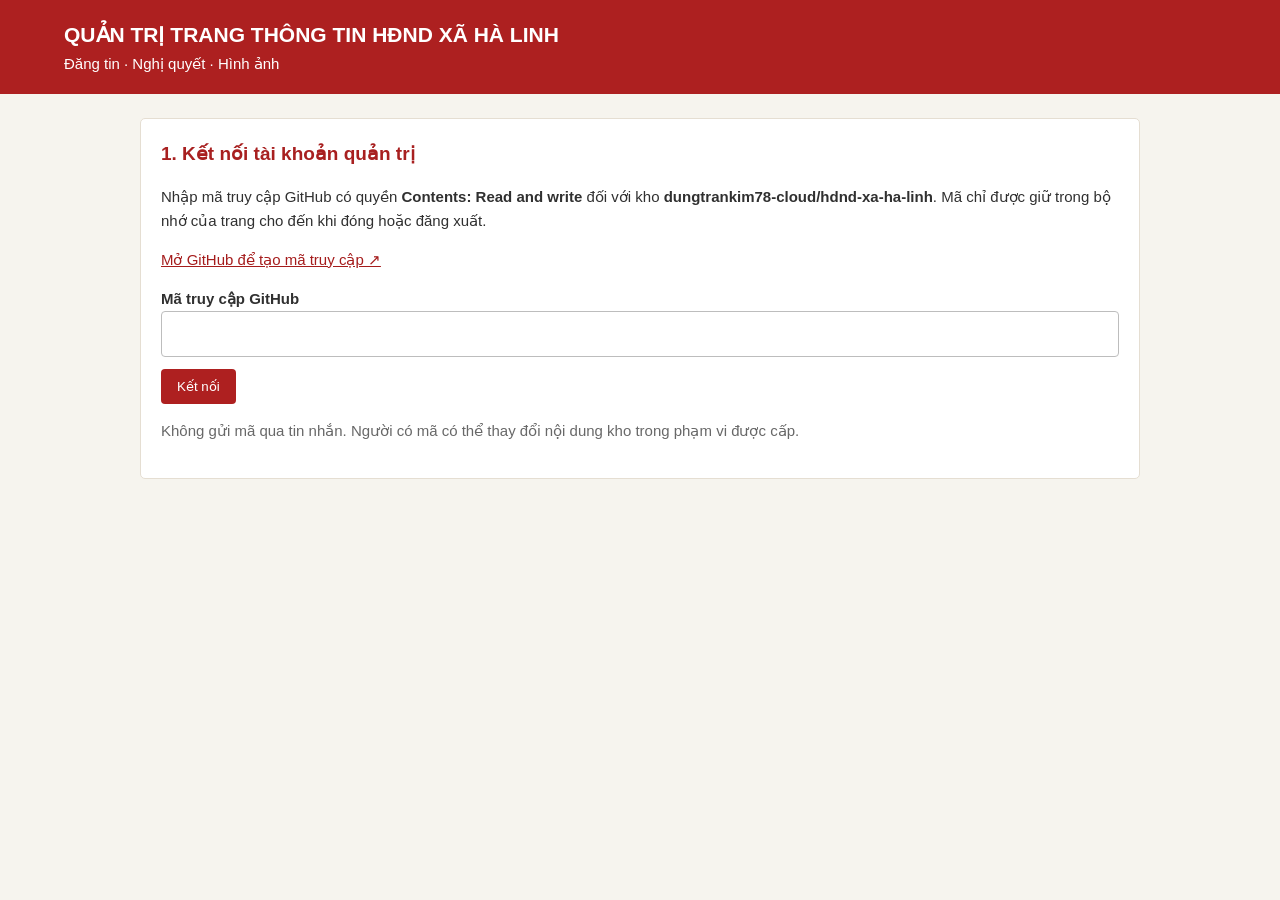
==== admin/index.html @ 73e3d6c7 "Thêm biểu mẫu quản trị nội dung" ====
<!doctype html><html lang="vi"><head><meta charset="utf-8"><meta name="viewport" content="width=device-width,initial-scale=1"><meta name="referrer" content="no-referrer"><title>Quản trị HĐND xã Hà Linh</title><style>body{font:15px/1.6 Arial;margin:0;background:#f6f4ee;color:#303030}header{background:#ad2020;color:white;padding:18px 5%}header h1{font-size:21px;margin:0}main{max-width:1000px;margin:24px auto;padding:0 18px}section{background:white;border:1px solid #e5ded2;padding:20px;margin-bottom:18px;border-radius:5px}h2{font-size:19px;color:#a82020;margin-top:0}label{display:block;font-weight:bold;margin-top:12px}input,textarea,select{width:100%;max-width:100%;box-sizing:border-box;padding:10px;border:1px solid #bdbdbd;border-radius:4px;font:inherit}textarea{min-height:140px}button{background:#ae2020;color:white;border:0;border-radius:4px;padding:10px 16px;margin:12px 8px 0 0;cursor:pointer}button.secondary{background:#53616c}button.danger{background:#813232}button:disabled{opacity:.5}small,.note{color:#686868}.list{border-top:1px solid #eee;padding:14px 0}.list strong{display:block}.grid{display:grid;grid-template-columns:1fr 1fr;gap:14px}@media(max-width:650px){.grid{display:block}}.message{white-space:pre-wrap;color:#9a1919}a{color:#a51c1c}</style></head><body><header><h1>QUẢN TRỊ TRANG THÔNG TIN HĐND XÃ HÀ LINH</h1><span>Đăng tin · Nghị quyết · Hình ảnh</span></header><main><section id="login"><h2>1. Kết nối tài khoản quản trị</h2><p>Nhập mã truy cập GitHub có quyền <b>Contents: Read and write</b> đối với kho <b>dungtrankim78-cloud/hdnd-xa-ha-linh</b>. Mã chỉ được giữ trong bộ nhớ của trang cho đến khi đóng hoặc đăng xuất.</p><p><a href="https://github.com/settings/personal-access-tokens/new" target="_blank" rel="noopener noreferrer">Mở GitHub để tạo mã truy cập ↗</a></p><label for="token">Mã truy cập GitHub</label><input type="password" id="token" autocomplete="off" spellcheck="false"><button id="connect">Kết nối</button><p class="note">Không gửi mã qua tin nhắn. Người có mã có thể thay đổi nội dung kho trong phạm vi được cấp.</p><p class="message" id="authmsg" role="status"></p></section><section id="editor" hidden><h2>2. Soạn nội dung</h2><p class="note">Nội dung sau khi đăng được công khai. Chỉ đăng văn bản, hình ảnh đã được phép công khai.</p><div class="grid"><div><label for="type">Loại nội dung</label><select id="type"><option value="tin">Tin hoạt động</option><option value="nghiquyet">Nghị quyết / văn bản</option></select></div><div><label for="category">Chuyên mục</label><select id="category"><option>Thường trực HĐND</option><option>Hoạt động các Ban</option><option>Kỳ họp HĐND</option><option>Tiếp xúc cử tri</option><option>Công khai minh bạch</option></select></div><div><label for="date">Ngày ban hành / ngày tin</label><input type="date" id="date"></div><div><label for="number">Số, ký hiệu văn bản</label><input id="number" placeholder="Ví dụ: 01/NQ-HĐND"></div></div><label for="title">Tiêu đề / trích yếu *</label><input id="title" maxlength="250"><label for="body">Nội dung</label><textarea id="body"></textarea><label for="attachment">Ảnh hoặc văn bản đính kèm (ảnh JPEG, PNG, WebP hoặc PDF; tối đa 500 KB)</label><input type="file" id="attachment" accept="image/jpeg,image/png,image/webp,application/pdf"><p class="note" id="attachmentInfo">Chưa chọn tệp. Khi sửa, tệp cũ được giữ nếu không chọn tệp mới.</p><label><input type="checkbox" id="removeAttachment" style="width:auto"> Xóa tệp đính kèm hiện có</label><button id="save">Đăng nội dung</button><button class="secondary" id="cancel">Tạo nội dung mới</button><button class="secondary" id="logout">Đăng xuất</button><p class="message" id="message" role="status"></p></section><section id="items" hidden><h2>3. Nội dung đã đăng</h2><p class="note">Chọn Sửa để cập nhật hoặc Xóa để gỡ nội dung. Website thường cần vài phút để cập nhật sau khi lưu.</p><div id="list"></div></section></main><script>
const repo='dungtrankim78-cloud/hdnd-xa-ha-linh',api='https://api.github.com/repos/'+repo+'/contents/content.json';let token='',sha='',data={items:[]},editing=null,busy=false;const el=id=>document.getElementById(id);function msg(t){el('message').textContent=t}function utf8To64(s){const bytes=new TextEncoder().encode(s);let binary='';for(const b of bytes)binary+=String.fromCharCode(b);return btoa(binary)}function base64ToUtf8(s){const binary=atob(s.replace(/\s/g,''));return new TextDecoder().decode(Uint8Array.from(binary,c=>c.charCodeAt(0)))}async function request(url,options={}){const res=await fetch(url,{...options,headers:{Accept:'application/vnd.github+json',Authorization:'Bearer '+token,'X-GitHub-Api-Version':'2022-11-28',...(options.headers||{})},cache:'no-store'});if(!res.ok){let error=await res.json().catch(()=>({}));throw new Error(error.message||('Lỗi '+res.status))}return res.json()}async function load(){const file=await request(api);sha=file.sha;data=JSON.parse(base64ToUtf8(file.content));if(!Array.isArray(data.items))throw new Error('Dữ liệu không hợp lệ');render()}function render(){const list=el('list');list.replaceChildren();if(!data.items.length){list.textContent='Chưa có nội dung.';return}data.items.forEach(item=>{const box=document.createElement('div');box.className='list';const strong=document.createElement('strong');strong.textContent=item.title;const detail=document.createElement('span');detail.textContent=(item.type==='tin'?'Tin hoạt động':'Nghị quyết / văn bản')+' · '+(item.date||'Chưa ghi ngày');const edit=document.createElement('button');edit.className='secondary';edit.textContent='Sửa';edit.onclick=()=>fill(item);const del=document.createElement('button');del.className='danger';del.textContent='Xóa';del.onclick=async()=>{if(!confirm('Gỡ nội dung “'+item.title+'” khỏi trang công khai?'))return;try{await load();data.items=data.items.filter(x=>x.id!==item.id);await persist('Gỡ nội dung '+item.title);render();msg('Đã gỡ nội dung. GitHub sẽ cập nhật website.')}catch(e){msg('Chưa xóa được: '+e.message)}};box.append(strong,detail,document.createElement('br'),edit,del);list.append(box)})}function fill(item){editing=item.id;for(const k of ['type','category','date','number','title','body'])el(k).value=item[k]||'';el('attachment').value='';el('removeAttachment').checked=false;el('attachmentInfo').textContent=item.attachment?'Đang có tệp: '+item.attachment.name:'Chưa có tệp đính kèm.';el('save').textContent='Lưu thay đổi';el('editor').scrollIntoView({behavior:'smooth'});msg('Đang sửa nội dung.')}function reset(){editing=null;['date','number','title','body','attachment'].forEach(k=>el(k).value='');el('type').value='tin';el('category').selectedIndex=0;el('removeAttachment').checked=false;el('attachmentInfo').textContent='Chưa chọn tệp.';el('save').textContent='Đăng nội dung';msg('')}async function persist(message){await request(api,{method:'PUT',body:JSON.stringify({message,content:utf8To64(JSON.stringify(data,null,2)),sha,branch:'main'})});await load()}function readFile(file){return new Promise((resolve,reject)=>{const reader=new FileReader();reader.onload=()=>resolve(reader.result);reader.onerror=()=>reject(new Error('Không đọc được tệp'));reader.readAsDataURL(file)})}el('connect').onclick=async()=>{token=el('token').value.trim();el('token').value='';if(!token){el('authmsg').textContent='Vui lòng nhập mã truy cập.';return}try{await load();el('login').hidden=true;el('editor').hidden=false;el('items').hidden=false;el('authmsg').textContent=''}catch(e){token='';el('authmsg').textContent='Không kết nối được: '+e.message+'. Kiểm tra quyền của mã truy cập và kho.'}};el('save').onclick=async()=>{if(busy)return;const title=el('title').value.trim();if(!title){msg('Vui lòng nhập tiêu đề.');return}const file=el('attachment').files[0];if(file&&(!['image/jpeg','image/png','image/webp','application/pdf'].includes(file.type)||file.size>512000)){msg('Chỉ nhận ảnh JPEG, PNG, WebP hoặc PDF, tối đa 500 KB.');return}busy=true;el('save').disabled=true;try{await load();let old=editing?data.items.find(x=>x.id===editing):null;if(editing&&!old)throw new Error('Nội dung đã bị xóa hoặc thay đổi; tải lại danh sách');let attachment=el('removeAttachment').checked?null:(old?.attachment||null);if(file)attachment={name:file.name,type:file.type,data:await readFile(file)};const item={id:editing||crypto.randomUUID(),type:el('type').value,category:el('category').value,date:el('date').value,number:el('number').value.trim(),title,body:el('body').value.trim(),attachment};data.items=editing?data.items.map(x=>x.id===editing?item:x):[item,...data.items];await persist('Cập nhật nội dung trang HĐND');reset();msg('Đã lưu. Website sẽ cập nhật sau vài phút.')}catch(e){msg('Chưa lưu được: '+e.message)}finally{busy=false;el('save').disabled=false}};el('cancel').onclick=reset;el('logout').onclick=()=>{token='';sha='';data={items:[]};reset();el('editor').hidden=true;el('items').hidden=true;el('login').hidden=false;el('authmsg').textContent='Đã đăng xuất.'};
</script></body></html>
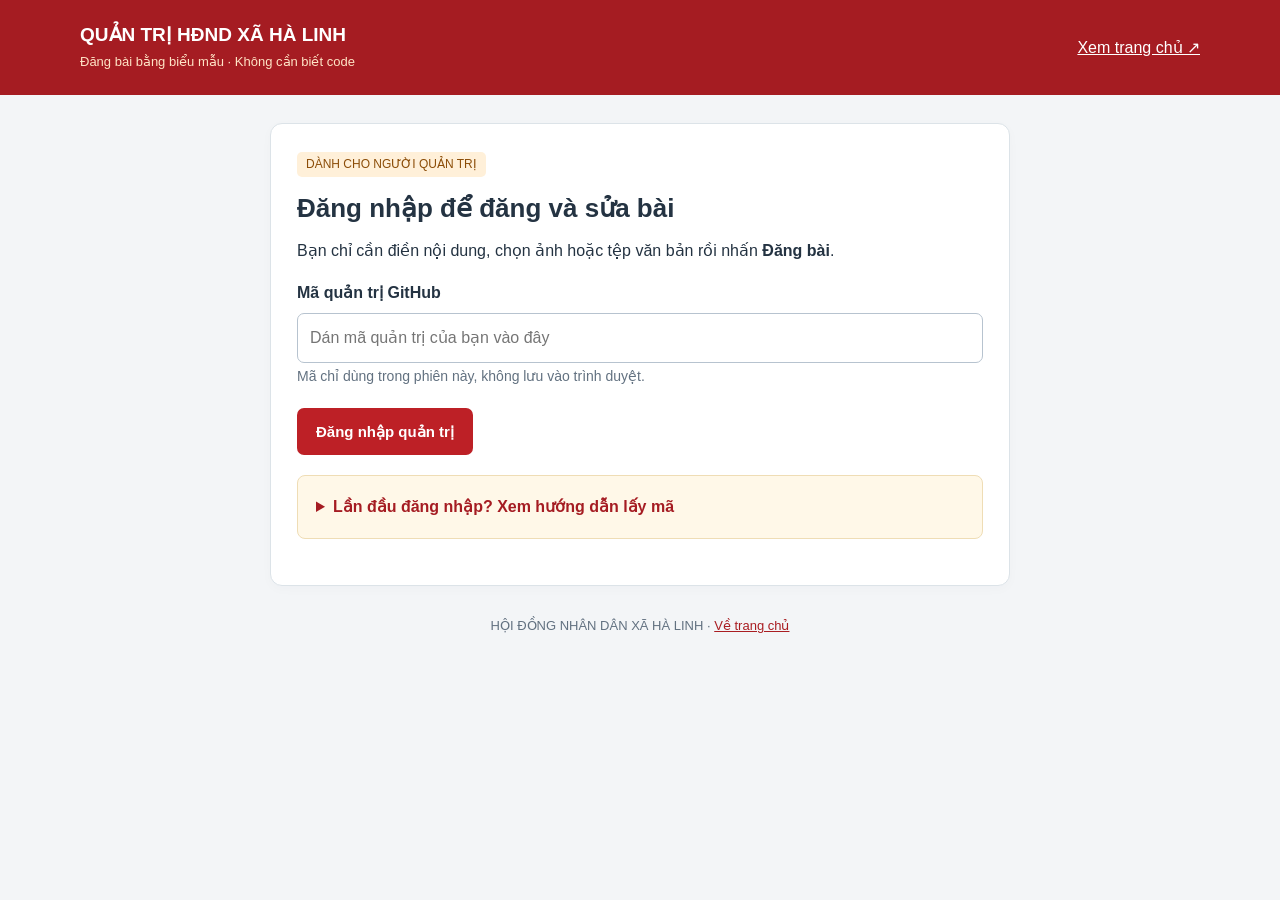
==== commit 0a1779b2: "Đơn giản hóa quản trị: đăng tin, nghị quyết, ảnh và sửa thông tin" ====
--- a/admin/index.html
+++ b/admin/index.html
@@ -1,3 +1,63 @@
-<!doctype html><html lang="vi"><head><meta charset="utf-8"><meta name="viewport" content="width=device-width,initial-scale=1"><meta name="referrer" content="no-referrer"><title>Quản trị HĐND xã Hà Linh</title><style>body{font:15px/1.6 Arial;margin:0;background:#f6f4ee;color:#303030}header{background:#ad2020;color:white;padding:18px 5%}header h1{font-size:21px;margin:0}main{max-width:1000px;margin:24px auto;padding:0 18px}section{background:white;border:1px solid #e5ded2;padding:20px;margin-bottom:18px;border-radius:5px}h2{font-size:19px;color:#a82020;margin-top:0}label{display:block;font-weight:bold;margin-top:12px}input,textarea,select{width:100%;max-width:100%;box-sizing:border-box;padding:10px;border:1px solid #bdbdbd;border-radius:4px;font:inherit}textarea{min-height:140px}button{background:#ae2020;color:white;border:0;border-radius:4px;padding:10px 16px;margin:12px 8px 0 0;cursor:pointer}button.secondary{background:#53616c}button.danger{background:#813232}button:disabled{opacity:.5}small,.note{color:#686868}.list{border-top:1px solid #eee;padding:14px 0}.list strong{display:block}.grid{display:grid;grid-template-columns:1fr 1fr;gap:14px}@media(max-width:650px){.grid{display:block}}.message{white-space:pre-wrap;color:#9a1919}a{color:#a51c1c}</style></head><body><header><h1>QUẢN TRỊ TRANG THÔNG TIN HĐND XÃ HÀ LINH</h1><span>Đăng tin · Nghị quyết · Hình ảnh</span></header><main><section id="login"><h2>1. Kết nối tài khoản quản trị</h2><p>Nhập mã truy cập GitHub có quyền <b>Contents: Read and write</b> đối với kho <b>dungtrankim78-cloud/hdnd-xa-ha-linh</b>. Mã chỉ được giữ trong bộ nhớ của trang cho đến khi đóng hoặc đăng xuất.</p><p><a href="https://github.com/settings/personal-access-tokens/new" target="_blank" rel="noopener noreferrer">Mở GitHub để tạo mã truy cập ↗</a></p><label for="token">Mã truy cập GitHub</label><input type="password" id="token" autocomplete="off" spellcheck="false"><button id="connect">Kết nối</button><p class="note">Không gửi mã qua tin nhắn. Người có mã có thể thay đổi nội dung kho trong phạm vi được cấp.</p><p class="message" id="authmsg" role="status"></p></section><section id="editor" hidden><h2>2. Soạn nội dung</h2><p class="note">Nội dung sau khi đăng được công khai. Chỉ đăng văn bản, hình ảnh đã được phép công khai.</p><div class="grid"><div><label for="type">Loại nội dung</label><select id="type"><option value="tin">Tin hoạt động</option><option value="nghiquyet">Nghị quyết / văn bản</option></select></div><div><label for="category">Chuyên mục</label><select id="category"><option>Thường trực HĐND</option><option>Hoạt động các Ban</option><option>Kỳ họp HĐND</option><option>Tiếp xúc cử tri</option><option>Công khai minh bạch</option></select></div><div><label for="date">Ngày ban hành / ngày tin</label><input type="date" id="date"></div><div><label for="number">Số, ký hiệu văn bản</label><input id="number" placeholder="Ví dụ: 01/NQ-HĐND"></div></div><label for="title">Tiêu đề / trích yếu *</label><input id="title" maxlength="250"><label for="body">Nội dung</label><textarea id="body"></textarea><label for="attachment">Ảnh hoặc văn bản đính kèm (ảnh JPEG, PNG, WebP hoặc PDF; tối đa 500 KB)</label><input type="file" id="attachment" accept="image/jpeg,image/png,image/webp,application/pdf"><p class="note" id="attachmentInfo">Chưa chọn tệp. Khi sửa, tệp cũ được giữ nếu không chọn tệp mới.</p><label><input type="checkbox" id="removeAttachment" style="width:auto"> Xóa tệp đính kèm hiện có</label><button id="save">Đăng nội dung</button><button class="secondary" id="cancel">Tạo nội dung mới</button><button class="secondary" id="logout">Đăng xuất</button><p class="message" id="message" role="status"></p></section><section id="items" hidden><h2>3. Nội dung đã đăng</h2><p class="note">Chọn Sửa để cập nhật hoặc Xóa để gỡ nội dung. Website thường cần vài phút để cập nhật sau khi lưu.</p><div id="list"></div></section></main><script>
-const repo='dungtrankim78-cloud/hdnd-xa-ha-linh',api='https://api.github.com/repos/'+repo+'/contents/content.json';let token='',sha='',data={items:[]},editing=null,busy=false;const el=id=>document.getElementById(id);function msg(t){el('message').textContent=t}function utf8To64(s){const bytes=new TextEncoder().encode(s);let binary='';for(const b of bytes)binary+=String.fromCharCode(b);return btoa(binary)}function base64ToUtf8(s){const binary=atob(s.replace(/\s/g,''));return new TextDecoder().decode(Uint8Array.from(binary,c=>c.charCodeAt(0)))}async function request(url,options={}){const res=await fetch(url,{...options,headers:{Accept:'application/vnd.github+json',Authorization:'Bearer '+token,'X-GitHub-Api-Version':'2022-11-28',...(options.headers||{})},cache:'no-store'});if(!res.ok){let error=await res.json().catch(()=>({}));throw new Error(error.message||('Lỗi '+res.status))}return res.json()}async function load(){const file=await request(api);sha=file.sha;data=JSON.parse(base64ToUtf8(file.content));if(!Array.isArray(data.items))throw new Error('Dữ liệu không hợp lệ');render()}function render(){const list=el('list');list.replaceChildren();if(!data.items.length){list.textContent='Chưa có nội dung.';return}data.items.forEach(item=>{const box=document.createElement('div');box.className='list';const strong=document.createElement('strong');strong.textContent=item.title;const detail=document.createElement('span');detail.textContent=(item.type==='tin'?'Tin hoạt động':'Nghị quyết / văn bản')+' · '+(item.date||'Chưa ghi ngày');const edit=document.createElement('button');edit.className='secondary';edit.textContent='Sửa';edit.onclick=()=>fill(item);const del=document.createElement('button');del.className='danger';del.textContent='Xóa';del.onclick=async()=>{if(!confirm('Gỡ nội dung “'+item.title+'” khỏi trang công khai?'))return;try{await load();data.items=data.items.filter(x=>x.id!==item.id);await persist('Gỡ nội dung '+item.title);render();msg('Đã gỡ nội dung. GitHub sẽ cập nhật website.')}catch(e){msg('Chưa xóa được: '+e.message)}};box.append(strong,detail,document.createElement('br'),edit,del);list.append(box)})}function fill(item){editing=item.id;for(const k of ['type','category','date','number','title','body'])el(k).value=item[k]||'';el('attachment').value='';el('removeAttachment').checked=false;el('attachmentInfo').textContent=item.attachment?'Đang có tệp: '+item.attachment.name:'Chưa có tệp đính kèm.';el('save').textContent='Lưu thay đổi';el('editor').scrollIntoView({behavior:'smooth'});msg('Đang sửa nội dung.')}function reset(){editing=null;['date','number','title','body','attachment'].forEach(k=>el(k).value='');el('type').value='tin';el('category').selectedIndex=0;el('removeAttachment').checked=false;el('attachmentInfo').textContent='Chưa chọn tệp.';el('save').textContent='Đăng nội dung';msg('')}async function persist(message){await request(api,{method:'PUT',body:JSON.stringify({message,content:utf8To64(JSON.stringify(data,null,2)),sha,branch:'main'})});await load()}function readFile(file){return new Promise((resolve,reject)=>{const reader=new FileReader();reader.onload=()=>resolve(reader.result);reader.onerror=()=>reject(new Error('Không đọc được tệp'));reader.readAsDataURL(file)})}el('connect').onclick=async()=>{token=el('token').value.trim();el('token').value='';if(!token){el('authmsg').textContent='Vui lòng nhập mã truy cập.';return}try{await load();el('login').hidden=true;el('editor').hidden=false;el('items').hidden=false;el('authmsg').textContent=''}catch(e){token='';el('authmsg').textContent='Không kết nối được: '+e.message+'. Kiểm tra quyền của mã truy cập và kho.'}};el('save').onclick=async()=>{if(busy)return;const title=el('title').value.trim();if(!title){msg('Vui lòng nhập tiêu đề.');return}const file=el('attachment').files[0];if(file&&(!['image/jpeg','image/png','image/webp','application/pdf'].includes(file.type)||file.size>512000)){msg('Chỉ nhận ảnh JPEG, PNG, WebP hoặc PDF, tối đa 500 KB.');return}busy=true;el('save').disabled=true;try{await load();let old=editing?data.items.find(x=>x.id===editing):null;if(editing&&!old)throw new Error('Nội dung đã bị xóa hoặc thay đổi; tải lại danh sách');let attachment=el('removeAttachment').checked?null:(old?.attachment||null);if(file)attachment={name:file.name,type:file.type,data:await readFile(file)};const item={id:editing||crypto.randomUUID(),type:el('type').value,category:el('category').value,date:el('date').value,number:el('number').value.trim(),title,body:el('body').value.trim(),attachment};data.items=editing?data.items.map(x=>x.id===editing?item:x):[item,...data.items];await persist('Cập nhật nội dung trang HĐND');reset();msg('Đã lưu. Website sẽ cập nhật sau vài phút.')}catch(e){msg('Chưa lưu được: '+e.message)}finally{busy=false;el('save').disabled=false}};el('cancel').onclick=reset;el('logout').onclick=()=>{token='';sha='';data={items:[]};reset();el('editor').hidden=true;el('items').hidden=true;el('login').hidden=false;el('authmsg').textContent='Đã đăng xuất.'};
-</script></body></html>+<!doctype html>
+<html lang="vi"><head><meta charset="utf-8"><meta name="viewport" content="width=device-width,initial-scale=1"><meta name="referrer" content="no-referrer"><title>Đăng nhập quản trị · HĐND xã Hà Linh</title>
+<style>
+:root{--red:#bd2026;--ink:#243342;--muted:#627180;--line:#dce3e8}*{box-sizing:border-box}[hidden]{display:none!important}body{margin:0;font:16px/1.6 Arial,sans-serif;background:#f3f5f7;color:var(--ink)}header{background:#a51c22;color:white;padding:20px max(20px,calc((100vw - 1120px)/2));display:flex;align-items:center;justify-content:space-between;gap:20px}header strong{font-size:19px}header p{margin:2px 0;font-size:13px;color:#ffe4c6}header a{color:white}main{max-width:1120px;margin:28px auto;padding:0 20px}.panel{padding:26px;background:white;border:1px solid var(--line);border-radius:12px;margin-bottom:20px;box-shadow:0 3px 12px #21334406}h1{font-size:26px;line-height:1.35;margin:0 0 12px}h2{font-size:21px;margin:0 0 12px}h3{font-size:17px;margin:0 0 6px}p{margin:8px 0 16px}a{color:#a91d22}.note,small{color:var(--muted);font-size:14px}.grid{display:grid;grid-template-columns:1fr 1fr;gap:18px}.actions{display:flex;gap:10px;flex-wrap:wrap;align-items:center}.actions button,.actions a{margin:0}button,.button{display:inline-block;cursor:pointer;border:1px solid transparent;border-radius:7px;background:var(--red);color:white;font:700 15px/1.4 Arial;padding:12px 18px;text-decoration:none}button:hover,.button:hover{filter:brightness(.94)}button:disabled{opacity:.55;cursor:wait}.secondary{background:white;color:var(--ink);border-color:#c8d1da}.danger{background:#fff2f2;color:#ab1c24;border-color:#e8c3c7}label{font-weight:bold;display:block;margin:0 0 7px}input,textarea,select{width:100%;padding:12px;border:1px solid #b7c3cf;border-radius:7px;font:16px/1.5 Arial;background:white;color:var(--ink)}textarea{resize:vertical;min-height:170px}input:focus,textarea:focus,select:focus,button:focus-visible,a:focus-visible{outline:3px solid #f1c469;outline-offset:2px}.field{margin-bottom:20px}.login{max-width:740px;margin:auto}.steps{background:#fff8e8;border:1px solid #efddb5;padding:18px;border-radius:8px;margin:20px 0}.steps ol{padding-left:24px;margin:8px 0}.steps li{margin:8px 0}.tabs{display:flex;gap:8px;flex-wrap:wrap;margin-bottom:20px}.tabs button{background:white;color:#53616d;border-color:var(--line)}.tabs button[aria-pressed=true]{background:#a51c22;color:white;border-color:#a51c22}.welcome{display:flex;justify-content:space-between;align-items:center;gap:16px;margin-bottom:20px}.shortcuts{display:grid;grid-template-columns:repeat(4,1fr);gap:12px;margin-bottom:24px}.shortcuts button{text-align:left;padding:20px;background:white;border-color:var(--line);color:var(--ink)}.shortcuts span{display:block;font-size:13px;color:var(--muted);font-weight:normal;margin-top:6px}.tag{display:inline-block;background:#fff0d9;color:#8c4d08;border-radius:5px;padding:3px 9px;font-size:12px}.item{padding:20px 0;border-top:1px solid var(--line);display:flex;gap:20px;align-items:center;justify-content:space-between}.item h3{overflow-wrap:anywhere}.item .actions{flex:none}.status{padding:14px 18px;background:#eaf4ef;border:1px solid #b6d8c5;color:#22553b;border-radius:8px;margin:14px 0;white-space:pre-wrap}.status.error{background:#fff1f1;color:#98232a;border-color:#ebc3c6}.cover{max-height:230px;max-width:100%;object-fit:contain;margin:12px 0}.filebox{padding:16px;background:#f8fafc;border:1px dashed #c1ccd6;border-radius:8px}.inline-check{display:flex;gap:9px;align-items:center;font-weight:normal;margin-top:10px}.inline-check input{width:auto}.savebar{background:#f8fafc;padding:18px;border:1px solid var(--line);border-radius:8px}.preview{margin-top:24px;border:2px solid #eed19b;padding:24px;border-radius:8px;overflow-wrap:anywhere}.preview h2{color:#ab1e24}.preview-body{white-space:pre-wrap}.search{margin-bottom:20px}.empty{text-align:center;padding:40px 16px;color:var(--muted)}.busy{pointer-events:none;opacity:.7}details summary{cursor:pointer;font-weight:bold;color:#a51c22}.draftline{display:flex;justify-content:space-between;gap:10px;flex-wrap:wrap;margin-bottom:18px}.textlink{border:0;background:none;color:#a51c22;padding:0;text-decoration:underline;font-size:14px}.foot{font-size:13px;color:var(--muted);text-align:center;margin:30px 0}dialog{border:1px solid var(--line);border-radius:12px;max-width:520px;padding:26px}dialog::backdrop{background:#14253588}@media(max-width:760px){.shortcuts{grid-template-columns:1fr 1fr}.grid{grid-template-columns:1fr}.panel{padding:20px}.item,.welcome{align-items:flex-start;flex-direction:column}header{padding:16px 20px}header strong{font-size:16px}header a{font-size:14px}.item .actions{flex:none}}@media(max-width:420px){.shortcuts{grid-template-columns:1fr}main{padding:0 12px}.actions button{flex:1}}
+</style></head><body>
+<header><div><strong>QUẢN TRỊ HĐND XÃ HÀ LINH</strong><p>Đăng bài bằng biểu mẫu · Không cần biết code</p></div><a href="../" target="_blank" rel="noopener">Xem trang chủ ↗</a></header>
+<main>
+<section id="login" class="panel login"><span class="tag">DÀNH CHO NGƯỜI QUẢN TRỊ</span><h1 style="margin-top:14px">Đăng nhập để đăng và sửa bài</h1><p>Bạn chỉ cần điền nội dung, chọn ảnh hoặc tệp văn bản rồi nhấn <b>Đăng bài</b>.</p>
+<form id="loginForm"><div class="field"><label for="token">Mã quản trị GitHub</label><input type="password" id="token" autocomplete="off" spellcheck="false" placeholder="Dán mã quản trị của bạn vào đây" required><small>Mã chỉ dùng trong phiên này, không lưu vào trình duyệt.</small></div><button type="submit" id="connect">Đăng nhập quản trị</button></form>
+<div id="authmsg" role="status" class="status" hidden></div>
+<details class="steps"><summary>Lần đầu đăng nhập? Xem hướng dẫn lấy mã</summary><ol><li>Đăng nhập tài khoản GitHub <b>dungtrankim78-cloud</b>.</li><li><a href="https://github.com/settings/personal-access-tokens/new" target="_blank" rel="noopener noreferrer">Mở trang tạo mã quản trị ↗</a>. Đặt tên dễ nhớ, ví dụ <b>Quản trị HĐND Hà Linh</b>, chọn thời hạn sử dụng phù hợp.</li><li>Ở phần kho được truy cập, chọn <b>Only select repositories</b>, chọn kho <b>hdnd-xa-ha-linh</b>.</li><li>Trong <b>Repository permissions</b>, đặt <b>Contents</b> thành <b>Read and write</b>, sau đó tạo mã.</li><li>Sao chép mã vừa tạo, quay lại đây, dán vào ô phía trên và nhấn <b>Đăng nhập quản trị</b>.</li></ol><p class="note">Website miễn phí này chưa có tài khoản và mật khẩu riêng. Mã GitHub là chìa khóa quản trị: giữ riêng, không gửi qua tin nhắn. Khi mã hết hạn, tạo mã mới theo các bước trên.</p></details>
+</section>
+<div id="workspace" hidden>
+<div class="welcome"><div><h1>Xin chào, người quản trị</h1><p class="note" style="margin:0">Chọn việc cần làm bên dưới. Nội dung được lưu sẽ xuất hiện trên trang công khai sau khi cập nhật.</p></div><button class="secondary" id="logout">Đăng xuất</button></div>
+<div class="shortcuts"><button id="newNews">✎ Viết tin mới<span>Nhập tiêu đề, nội dung và ảnh</span></button><button id="newResolution">▤ Thêm nghị quyết<span>Nhập số văn bản và đính kèm PDF</span></button><button id="managePosts">☷ Sửa bài đã đăng<span>Tìm bài, chỉnh sửa hoặc gỡ bài</span></button><button id="manageSections">⚙ Sửa thông tin trang<span>Giới thiệu, lịch công tác, liên hệ</span></button></div>
+<nav class="tabs" aria-label="Chức năng quản trị"><button data-tab="write" aria-pressed="true">Soạn bài</button><button data-tab="posts" aria-pressed="false">Bài đã đăng</button><button data-tab="settings" aria-pressed="false">Thông tin trang</button></nav>
+<div id="message" class="status" role="status" aria-live="polite" hidden></div>
+<section id="write" class="panel"><h2 id="editorTitle">Viết tin mới</h2><div class="draftline"><span class="note" id="draftStatus">Bản nháp được giữ trên máy này khi bạn đang gõ.</span><button type="button" class="textlink" id="restoreDraft" hidden>Khôi phục bản nháp chưa đăng</button></div>
+<form id="postForm"><div class="grid"><div class="field"><label for="type">1. Loại bài</label><select id="type"><option value="tin">Tin hoạt động</option><option value="nghiquyet">Nghị quyết / văn bản</option></select></div><div class="field"><label for="category">Chuyên mục</label><select id="category"><option>Thường trực HĐND</option><option>Hoạt động các Ban</option><option>Kỳ họp HĐND</option><option>Tiếp xúc cử tri</option><option>Trả lời ý kiến cử tri</option><option>Công khai minh bạch</option><option>Lịch công tác</option></select></div></div>
+<div class="field"><label for="title">2. Tiêu đề bài / trích yếu văn bản <span style="color:#b41c23">*</span></label><input id="title" maxlength="250" required placeholder="Ví dụ: HĐND xã Hà Linh tổ chức kỳ họp chuyên đề"></div>
+<div class="grid"><div class="field"><label for="date">Ngày đăng / ngày ban hành</label><input type="date" id="date" required></div><div class="field" id="numberField" hidden><label for="number">Số, ký hiệu văn bản</label><input id="number" placeholder="Ví dụ: 01/NQ-HĐND"></div></div>
+<div class="field"><label for="body">3. Nội dung bài viết</label><textarea id="body" rows="12" placeholder="Gõ hoặc sao chép nội dung từ Word vào đây. Xuống dòng để chia đoạn."></textarea><small>Chữ được giữ theo từng đoạn, không cần nhập mã HTML.</small></div>
+<div class="grid"><div class="field filebox"><label for="cover">4. Chọn ảnh minh họa</label><input type="file" id="cover" accept="image/jpeg,image/png,image/webp"><small>Chọn ảnh JPG, PNG hoặc WebP từ máy. Ảnh lớn sẽ được tự thu nhỏ.</small><p class="note" id="coverInfo">Chưa chọn ảnh.</p><img class="cover" id="coverPreview" alt="Ảnh minh họa đang chọn" hidden><label class="inline-check"><input id="removeCover" type="checkbox">Bỏ ảnh hiện có</label></div><div class="field filebox"><label for="document">5. Đính kèm văn bản PDF (nếu có)</label><input type="file" id="document" accept="application/pdf,.pdf"><small>Tối đa 5 MB. Trong Word, chọn Lưu dưới dạng PDF trước khi tải lên.</small><p class="note" id="documentInfo">Chưa chọn văn bản.</p><label class="inline-check"><input id="removeDocument" type="checkbox">Bỏ văn bản hiện có</label></div></div>
+<div class="savebar"><p class="note">Kiểm tra lại nội dung trước khi đăng công khai.</p><div class="actions"><button type="submit" id="save">Đăng bài lên website</button><button type="button" class="secondary" id="previewButton">Xem trước bài viết</button><button type="button" class="secondary" id="cancel">Soạn bài mới</button></div></div></form><article id="preview" class="preview" hidden><span class="tag">XEM TRƯỚC · CHƯA ĐĂNG</span><div id="previewContent"></div></article>
+</section>
+<section id="posts" class="panel" hidden><h2>Bài đã đăng</h2><p class="note">Nhấn <b>Sửa bài</b> để thay đổi nội dung, ảnh hoặc văn bản đính kèm.</p><div class="grid search"><input id="search" aria-label="Tìm bài đã đăng" placeholder="Tìm theo tiêu đề hoặc số văn bản…"><select id="filter" aria-label="Lọc loại bài"><option value="">Tất cả bài viết</option><option value="tin">Tin hoạt động</option><option value="nghiquyet">Nghị quyết / văn bản</option></select></div><div class="actions" style="margin-bottom:18px"><button class="secondary" id="refresh">Tải lại danh sách</button><span class="note" id="count"></span></div><div id="list"></div></section>
+<section id="settings" class="panel" hidden><h2>Sửa thông tin trên trang chủ</h2><p class="note">Điền trực tiếp vào các ô dưới đây rồi nhấn <b>Lưu thông tin trang</b>. Bỏ trống ô nào để giữ nội dung mặc định của ô đó.</p><form id="settingsForm"><div class="field"><label for="intro">Giới thiệu HĐND xã Hà Linh</label><textarea id="intro"></textarea></div><div class="grid"><div class="field"><label for="standing">Thường trực HĐND</label><textarea id="standing" placeholder="Họ tên, chức vụ và thông tin giới thiệu"></textarea></div><div class="field"><label for="economic">Ban Kinh tế - Ngân sách</label><textarea id="economic"></textarea></div><div class="field"><label for="social">Ban Văn hóa - Xã hội</label><textarea id="social"></textarea></div><div class="field"><label for="deputies">Danh sách đại biểu HĐND xã</label><textarea id="deputies" placeholder="Mỗi đại biểu một dòng"></textarea></div><div class="field"><label for="schedule">Lịch công tác</label><textarea id="schedule" placeholder="Ví dụ: Thứ Hai, 8 giờ: Họp Thường trực HĐND…"></textarea></div><div class="field"><label for="transparency">Công khai minh bạch</label><textarea id="transparency"></textarea></div></div><div class="field"><label for="contact">Thông tin liên hệ cuối trang</label><textarea id="contact" placeholder="Địa chỉ: …&#10;Điện thoại: …&#10;Email: …"></textarea></div><button id="saveSettings" type="submit">Lưu thông tin trang</button></form></section>
+</div><p class="foot">HỘI ĐỒNG NHÂN DÂN XÃ HÀ LINH · <a href="../">Về trang chủ</a></p>
+<dialog id="deleteDialog"><h2>Gỡ bài khỏi website?</h2><p id="deleteTitle"></p><p class="note">Bài sẽ không còn hiển thị công khai sau khi website cập nhật.</p><div class="actions"><button id="confirmDelete" class="danger">Gỡ bài này</button><button id="cancelDelete" class="secondary">Giữ lại bài</button></div></dialog>
+<script>
+'use strict';
+const repo='dungtrankim78-cloud/hdnd-xa-ha-linh',api='https://api.github.com/repos/'+repo+'/contents/content.json',el=id=>document.getElementById(id),sectionKeys=['intro','standing','economic','social','deputies','schedule','transparency','contact'],draftKey='halinh-post-draft-v2';
+let token='',sha='',data={items:[]},editing=null,original=null,busy=false,cover=null,doc=null,pendingDelete=null,dirty=false,sectionOriginal={},fileBusy=0;
+function status(text,error=false,login=false){const box=el(login?'authmsg':'message');box.textContent=text;box.hidden=!text;box.classList.toggle('error',error)}
+function encode(s){return btoa(Array.from(new TextEncoder().encode(s),b=>String.fromCharCode(b)).join(''))}function decode(s){return new TextDecoder().decode(Uint8Array.from(atob(s.replace(/\s/g,'')),c=>c.charCodeAt(0)))}
+async function request(url,options={}){const res=await fetch(url,{...options,headers:{Accept:'application/vnd.github+json',Authorization:'Bearer '+token,'X-GitHub-Api-Version':'2022-11-28',...(options.headers||{})},cache:'no-store'});if(!res.ok){if(res.status===401)throw Error('Mã quản trị không đúng hoặc đã hết hạn. Hãy đăng nhập lại bằng mã mới.');if(res.status===403)throw Error('Mã chưa có quyền sửa nội dung. Kiểm tra Contents: Read and write cho kho hdnd-xa-ha-linh.');if(res.status===409)throw Error('Dữ liệu vừa thay đổi ở phiên khác. Tải lại danh sách rồi thử lại; nội dung đang soạn vẫn được giữ.');throw Error('Không thực hiện được yêu cầu (mã '+res.status+'). Kiểm tra kết nối và quyền quản trị.')}return res.json()}
+async function load(){const f=await request(api);sha=f.sha;if(f.content)data=JSON.parse(decode(f.content));else{const blob=await request('https://api.github.com/repos/'+repo+'/git/blobs/'+f.sha);data=JSON.parse(decode(blob.content))}if(!Array.isArray(data.items))throw Error('Dữ liệu bài viết không hợp lệ.');render()}
+async function persist(message){const r=await request(api,{method:'PUT',body:JSON.stringify({message,content:encode(JSON.stringify(data,null,2)),sha,branch:'main'})});sha=r.content.sha;render()}
+function lock(value){busy=value;el('workspace').classList.toggle('busy',value);el('workspace').setAttribute('aria-busy',String(value))}
+function today(){const n=new Date();return new Date(n.getTime()-n.getTimezoneOffset()*60000).toISOString().slice(0,10)}
+function tab(name){['write','posts','settings'].forEach(id=>el(id).hidden=id!==name);document.querySelectorAll('[data-tab]').forEach(b=>b.setAttribute('aria-pressed',String(b.dataset.tab===name)));if(name==='posts')render()}
+function setKind(){el('numberField').hidden=el('type').value!=='nghiquyet';el('editorTitle').textContent=editing?'Sửa bài đã đăng':(el('type').value==='nghiquyet'?'Thêm nghị quyết / văn bản':'Viết tin mới')}
+function fields(){const x={};['type','category','date','number','title','body'].forEach(k=>x[k]=el(k).value);return x}
+function stash(){dirty=true;el('restoreDraft').hidden=false;try{localStorage.setItem(draftKey,JSON.stringify({...fields(),editing,original}));el('draftStatus').textContent='Đã giữ bản nháp chữ trên máy này. Ảnh và PDF cần chọn lại nếu đóng trang.'}catch{el('draftStatus').textContent='Trình duyệt không cho lưu bản nháp. Hãy lưu bài trước khi đóng trang.'}}
+function reset(kind='tin'){editing=null;original=null;cover=null;doc=null;el('postForm').reset();el('type').value=kind;el('date').value=today();el('coverInfo').textContent='Chưa chọn ảnh.';el('documentInfo').textContent='Chưa chọn văn bản.';el('coverPreview').hidden=true;el('preview').hidden=true;el('save').textContent='Đăng bài lên website';dirty=false;setKind()}
+function start(kind){if(dirty&&!confirm('Chuyển sang bài mới? Bản nháp chữ hiện tại vẫn được giữ để khôi phục.'))return;reset(kind);tab('write');el('title').focus()}
+function attachmentOf(item,type){if(type==='image')return item.cover||((item.attachment?.type||'').startsWith('image/')?item.attachment:null);return item.document||(item.attachment?.type==='application/pdf'?item.attachment:null)}
+function showFiles(){el('coverInfo').textContent=cover?'Ảnh: '+cover.name:'Chưa chọn ảnh.';el('documentInfo').textContent=doc?'Văn bản: '+doc.name:'Chưa chọn văn bản.';el('coverPreview').hidden=!cover;if(cover)el('coverPreview').src=cover.data;else el('coverPreview').removeAttribute('src')}
+function fill(item){if(dirty&&!confirm('Mở bài này để sửa? Bản nháp chữ hiện tại vẫn được giữ.'))return;reset();editing=item.id;original=JSON.stringify(item);for(const k of ['type','category','date','number','title','body'])el(k).value=item[k]||'';cover=attachmentOf(item,'image');doc=attachmentOf(item,'document');showFiles();setKind();el('save').textContent='Lưu thay đổi bài viết';tab('write');status('Đang sửa bài: '+item.title);el('write').scrollIntoView({behavior:'smooth'})}
+function render(){const list=el('list'),q=el('search').value.toLocaleLowerCase('vi'),filter=el('filter').value;list.replaceChildren();const items=data.items.filter(x=>(!filter||x.type===filter)&&((x.title||'')+' '+(x.number||'')).toLocaleLowerCase('vi').includes(q));el('count').textContent=items.length+' bài';if(!items.length){const p=document.createElement('p');p.className='empty';p.textContent=data.items.length?'Không có bài phù hợp.':'Chưa có bài. Chọn “Viết tin mới” để đăng bài đầu tiên.';list.append(p)}for(const item of items){const box=document.createElement('div');box.className='item';const desc=document.createElement('div'),badge=document.createElement('span');badge.className='tag';badge.textContent=item.type==='nghiquyet'?'NGHỊ QUYẾT / VĂN BẢN':'TIN HOẠT ĐỘNG';const title=document.createElement('h3');title.textContent=item.title;const detail=document.createElement('small');detail.textContent=[item.date,item.category,item.number].filter(Boolean).join(' · ');desc.append(badge,title,detail);const actions=document.createElement('div');actions.className='actions';const edit=document.createElement('button');edit.className='secondary';edit.textContent='Sửa bài';edit.onclick=()=>fill(item);const del=document.createElement('button');del.className='danger';del.textContent='Gỡ bài';del.onclick=()=>{pendingDelete=item;el('deleteTitle').textContent=item.title;el('deleteDialog').showModal()};actions.append(edit,del);box.append(desc,actions);list.append(box)}}
+function readFile(file){return new Promise((resolve,reject)=>{const reader=new FileReader();reader.onload=()=>resolve(reader.result);reader.onerror=()=>reject(Error('Không đọc được tệp, hãy chọn lại.'));reader.readAsDataURL(file)})}
+async function shrink(file){if(file.size>25*1024*1024)throw Error('Ảnh quá lớn (trên 25 MB). Hãy chọn ảnh nhỏ hơn.');if(!['image/jpeg','image/png','image/webp'].includes(file.type))throw Error('Hãy chọn ảnh JPG, PNG hoặc WebP.');const src=await readFile(file);const img=new Image();await new Promise((resolve,reject)=>{img.onload=resolve;img.onerror=()=>reject(Error('Tệp ảnh không đọc được.'));img.src=src});const scale=Math.min(1,1600/Math.max(img.width,img.height));const canvas=document.createElement('canvas');canvas.width=Math.max(1,Math.round(img.width*scale));canvas.height=Math.max(1,Math.round(img.height*scale));const ctx=canvas.getContext('2d');ctx.fillStyle='#fff';ctx.fillRect(0,0,canvas.width,canvas.height);ctx.drawImage(img,0,0,canvas.width,canvas.height);let output;for(const quality of [.86,.72,.58,.42,.3]){output=canvas.toDataURL('image/jpeg',quality);if(output.length<680000)break}if(output.length>=680000)throw Error('Chưa thu nhỏ được ảnh, vui lòng chọn ảnh khác.');return{name:file.name.replace(/\.[^.]+$/,'')+'.jpg',type:'image/jpeg',data:output}}
+el('cover').onchange=async()=>{const f=el('cover').files[0];if(!f)return;fileBusy++;status('Đang chuẩn bị ảnh…');try{const next=await shrink(f);cover=next;el('removeCover').checked=false;showFiles();dirty=true;status('Đã chuẩn bị ảnh. Nhấn Đăng bài hoặc Lưu thay đổi để đưa lên website.')}catch(e){status(e.message,true);el('cover').value=''}finally{fileBusy--}};
+el('document').onchange=async()=>{const f=el('document').files[0];if(!f)return;fileBusy++;try{if(f.size>5*1024*1024)throw Error('PDF vượt 5 MB. Vui lòng giảm dung lượng trước khi tải.');const bytes=new Uint8Array(await f.slice(0,5).arrayBuffer());if(String.fromCharCode(...bytes)!=='%PDF-')throw Error('Hãy chọn tệp văn bản PDF hợp lệ.');doc={name:f.name,type:'application/pdf',data:await readFile(f)};el('removeDocument').checked=false;showFiles();dirty=true;status('Đã chọn PDF. Nhấn Đăng bài hoặc Lưu thay đổi để đưa lên website.')}catch(e){el('document').value='';status(e.message,true)}finally{fileBusy--}};
+el('previewButton').onclick=()=>{const box=el('previewContent');box.replaceChildren();const h=document.createElement('h2');h.textContent=el('title').value||'(Chưa có tiêu đề)';const date=document.createElement('small');date.textContent=[el('date').value,el('category').value,el('number').value].filter(Boolean).join(' · ');const p=document.createElement('p');p.className='preview-body';p.textContent=el('body').value;box.append(h,date,p);if(cover&&!el('removeCover').checked){const img=document.createElement('img');img.className='cover';img.src=cover.data;img.alt='Ảnh bài viết';box.append(img)}if(doc&&!el('removeDocument').checked){const info=document.createElement('p');info.textContent='Văn bản đính kèm: '+doc.name;box.append(info)}el('preview').hidden=false;el('preview').scrollIntoView({behavior:'smooth'})};
+el('loginForm').onsubmit=async e=>{e.preventDefault();token=el('token').value.trim();el('token').value='';el('connect').disabled=true;status('Đang đăng nhập…',false,true);try{const permission=await request('https://api.github.com/repos/'+repo);if(permission.permissions&&permission.permissions.push===false)throw Error('Tài khoản chưa có quyền sửa website này.');await load();el('login').hidden=true;el('workspace').hidden=false;sectionKeys.forEach(k=>el(k).value=data.sections?.[k]||'');sectionOriginal={...(data.sections||{})};reset();status('');try{el('restoreDraft').hidden=!localStorage.getItem(draftKey)}catch{}}catch(e){token='';status(e.message,true,true)}finally{el('connect').disabled=false}};
+el('postForm').onsubmit=async e=>{e.preventDefault();if(busy)return;if(fileBusy){status('Ảnh hoặc PDF đang được xử lý. Vui lòng đợi rồi đăng bài.',true);return}lock(true);status('Đang lưu bài, vui lòng đợi…');try{await load();const old=editing?data.items.find(x=>x.id===editing):null;if(editing&&(!old||JSON.stringify(old)!==original))throw Error('Bài đã thay đổi ở phiên khác. Bản bạn đang soạn được giữ lại; hãy mở bản mới nhất trước khi sửa tiếp.');const item={...(old||{}),...fields(),id:editing||crypto.randomUUID(),title:el('title').value.trim(),body:el('body').value.trim(),cover:el('removeCover').checked?null:cover,document:el('removeDocument').checked?null:doc,updatedAt:new Date().toISOString()};if(!item.title)throw Error('Vui lòng nhập tiêu đề bài.');delete item.attachment;data.items=editing?data.items.map(x=>x.id===editing?item:x):[item,...data.items];await persist((editing?'Sửa bài: ':'Đăng bài: ')+item.title);reset();try{localStorage.removeItem(draftKey)}catch{}el('restoreDraft').hidden=true;status('Đã lưu bài thành công. Website thường cập nhật trong vài phút. Bạn có thể nhấn “Xem trang chủ” để kiểm tra.');tab('posts')}catch(e){status('Chưa lưu được: '+e.message,true)}finally{lock(false)}};
+el('confirmDelete').onclick=async()=>{const item=pendingDelete;el('deleteDialog').close();if(!item||busy)return;lock(true);try{await load();const current=data.items.find(x=>x.id===item.id);if(current&&JSON.stringify(current)!==JSON.stringify(item))throw Error('Bài vừa được sửa ở phiên khác. Hãy kiểm tra lại trước khi gỡ.');data.items=data.items.filter(x=>x.id!==item.id);await persist('Gỡ bài: '+item.title);status('Đã gỡ bài. Website sẽ cập nhật sau vài phút.')}catch(e){status(e.message,true)}finally{lock(false);pendingDelete=null}};el('cancelDelete').onclick=()=>el('deleteDialog').close();
+el('settingsForm').onsubmit=async e=>{e.preventDefault();if(busy)return;lock(true);status('Đang lưu thông tin trang…');try{const changes={};sectionKeys.forEach(k=>{if(el(k).value!==(sectionOriginal[k]||''))changes[k]=el(k).value});await load();for(const k of Object.keys(changes)){if((data.sections?.[k]||'')!==(sectionOriginal[k]||''))throw Error('Thông tin vừa được sửa ở phiên khác. Tải lại trang trước khi thay đổi mục này.')}data.sections={...(data.sections||{}),...changes};await persist('Cập nhật thông tin giới thiệu, lịch và liên hệ');sectionOriginal={...data.sections};status('Đã lưu thông tin trang. Website sẽ cập nhật sau vài phút.');dirty=false}catch(e){status(e.message,true)}finally{lock(false)}};
+document.querySelectorAll('[data-tab]').forEach(b=>b.onclick=()=>tab(b.dataset.tab));el('newNews').onclick=()=>start('tin');el('newResolution').onclick=()=>start('nghiquyet');el('managePosts').onclick=()=>tab('posts');el('manageSections').onclick=()=>tab('settings');el('cancel').onclick=()=>start('tin');el('type').onchange=()=>{setKind();stash()};el('postForm').addEventListener('input',e=>{if(!['cover','document'].includes(e.target.id))stash()});el('settingsForm').addEventListener('input',()=>dirty=true);el('search').oninput=render;el('filter').onchange=render;el('refresh').onclick=async()=>{try{await load();status('Đã tải lại danh sách.')}catch(e){status(e.message,true)}};
+el('restoreDraft').onclick=()=>{try{const d=JSON.parse(localStorage.getItem(draftKey));if(!d)return;reset();for(const k of ['type','category','date','number','title','body'])el(k).value=d[k]||'';editing=d.editing||null;original=d.original||null;if(editing){const item=data.items.find(x=>x.id===editing);if(item){cover=attachmentOf(item,'image');doc=attachmentOf(item,'document');showFiles()}}setKind();el('save').textContent=editing?'Lưu thay đổi bài viết':'Đăng bài lên website';dirty=true;status('Đã khôi phục phần chữ. Nếu bạn đã chọn ảnh hoặc PDF mới trong bản nháp, hãy chọn lại tệp.')}catch{status('Không đọc được bản nháp trên máy.',true)}};
+el('logout').onclick=()=>{if(dirty&&!confirm('Bạn có nội dung chưa lưu. Vẫn đăng xuất?'))return;token='';sha='';data={items:[]};reset();sectionKeys.forEach(k=>el(k).value='');el('workspace').hidden=true;el('login').hidden=false;status('Đã đăng xuất.',false,true)};window.addEventListener('beforeunload',e=>{if(dirty){e.preventDefault();e.returnValue=''}});
+</script></main></body></html>
